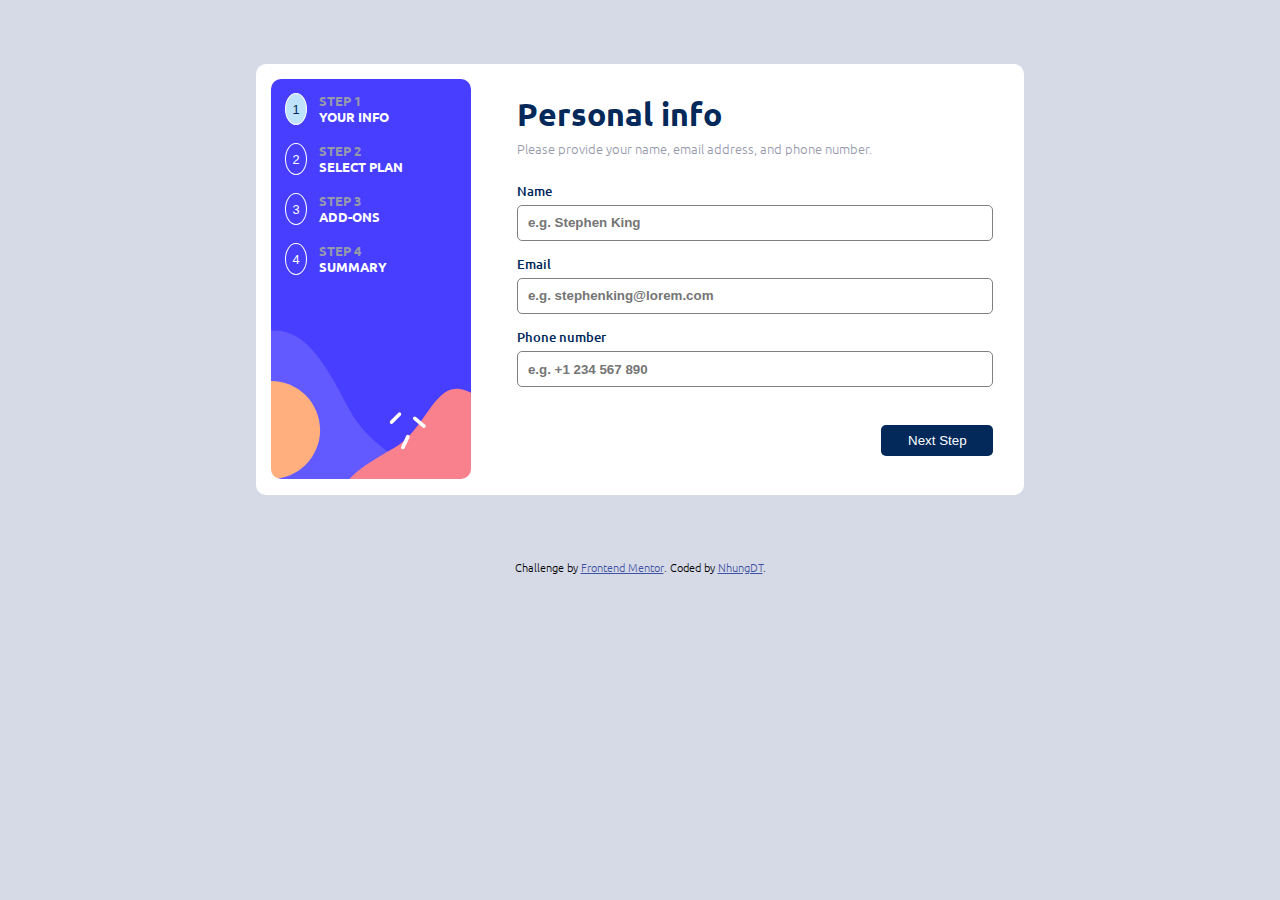
==== index.html @ 49af33d4 "Add files via upload" ====
<!DOCTYPE html>
<html lang="en">
  <head>
    <meta charset="UTF-8" />
    <meta name="viewport" content="width=device-width, initial-scale=1.0" />
    <!-- displays site properly based on user's device -->

    <link
      rel="icon"
      type="image/png"
      sizes="32x32"
      href="./assets/images/favicon-32x32.png"
    />
    <link
      href="https://fonts.googleapis.com/css2?family=Ubuntu:wght@400;500;700&display=swap"
      rel="stylesheet"
    />
    <link rel="stylesheet" href="./master.css" />

    <title>Frontend Mentor | Multi-step form</title>

    <!-- Feel free to remove these styles or customise in your own stylesheet 👍 -->
    <style>
      .attribution {
        font-size: 11px;
        text-align: center;
      }
      .attribution a {
        color: hsl(228, 45%, 44%);
      }
    </style>
  </head>
  <body>
    <div class="container">
      <div class="sidebar">
        <!-- Sidebar start -->
        <div class="sb active" data-step="1">
          <button class="btn-1">1</button>
          <div class="sb-name">
            <p class="sb-gray">Step 1</p>
            <p>Your info</p>
          </div>
        </div>
        <div class="sb" data-step="2">
          <button class="btn-2">2</button>
          <div class="sb-name">
            <p class="sb-gray">Step 2</p>
            <p>Select plan</p>
          </div>
        </div>
        <div class="sb" data-step="3">
          <button class="btn-3">3</button>
          <div class="sb-name">
            <p class="sb-gray">Step 3</p>
            <p>Add-ons</p>
          </div>
        </div>
        <div class="sb" data-step="4">
          <button class="btn-4">4</button>
          <div class="sb-name">
            <p class="sb-gray">Step 4</p>
            <p>Summary</p>
          </div>
        </div>
        <div class="sb sb5"></div>

        <!-- Sidebar end -->
      </div>

      <div class="stepDetail">
        <div class="step active" data-content-step="1">
          <!-- Step 1 start -->
          <div class="step-top">
            <div class="step-title">Personal info</div>
            <div class="step-guide">
              Please provide your name, email address, and phone number.
            </div>
          </div>
          <div class="step1-main">
            <label for="name">Name</label>
            <input type="text" id="name" placeholder="e.g. Stephen King" />

            <label for="name">Email</label>
            <input
              type="text"
              id="email"
              placeholder="e.g. stephenking@lorem.com"
            />

            <label for="name">Phone number</label>
            <input type="text" id="phone" placeholder="e.g. +1 234 567 890" />
          </div>
          <div class="step-foot">
            <div class="foot1">
              <button class="btn-back">Go Back</button>
            </div>
            <div class="foot2">
              <button class="btn-next">Next Step</button>
            </div>
          </div>

          <!-- Step 1 end -->
        </div>

        <!-- ------------------------------------------------ -->
        <div class="step" data-content-step="2">
          <!-- Step 2 start -->
          <div class="step-top">
            <div class="step-title">Select your plan</div>
            <div class="step-guide">
              You have the option of monthly or yearly billing.
            </div>
          </div>

          <div class="step2-main">
            <div class="step2-card">
              <div class="card card1">
                <img src="./assets/images/icon-arcade.svg" alt="" />
                <p class="card-tile">Arcade</p>

                <p class="pricing">$9/mo</p>
                <p class="yearly-free">2 month free</p>
              </div>
              <div class="card card2">
                <img src="./assets/images/icon-advanced.svg" alt="" />
                <p class="card-tile">Advanced</p>
                <p class="pricing">$12/mo</p>
                <p class="yearly-free">2 month free</p>
              </div>
              <div class="card card3">
                <img src="./assets/images/icon-pro.svg" alt="" />
                <p class="card-tile">Pro</p>
                <p class="pricing">$15/mo</p>
                <p class="yearly-free">2 month free</p>
              </div>
            </div>

            <div class="plan-type">
              <p class="pri-month">Monthly</p>
              <input type="checkbox" id="switch" /><label for="switch"></label>
              <p class="pri-year">Yearly</p>
            </div>
          </div>

          <div class="step-foot">
            <div class="foot1">
              <button class="btn-back">Go Back</button>
            </div>
            <div class="foot2">
              <button class="btn-next">Next Step</button>
            </div>
          </div>
          <!-- Step 2 end -->
        </div>

        <!-- ------------------------------------------------ -->
        <div class="step" data-content-step="3">
          <!-- Step 3 start -->
          <div class="step-top">
            <div class="step-title">Pick add-ons</div>
            <div class="step-guide">
              Add-ons help enhance your gaming experience.
            </div>
          </div>

          <div class="step3-main">
            <div class="step3-r step3-1">
              <div class="check">
                <label class="container">
                  <input type="checkbox" />
                  <span class="checkmark"></span>
                </label>
              </div>
              <div class="addon">
                <p class="addon-title">Online service</p>
                <p>Access to multiplayer games</p>
              </div>
              <div class="pricing">+$1/mo</div>
            </div>
            <div class="step3-r step3-2">
              <div class="check">
                <label class="container">
                  <input type="checkbox" />
                  <span class="checkmark"></span>
                </label>
              </div>
              <div class="addon">
                <p class="addon-title">Larger storage</p>
                <p>Extra 1TB of cloud save</p>
              </div>
              <div class="pricing">+$2/mo</div>
            </div>
            <div class="step3-r step3-3">
              <div class="check">
                <label class="container">
                  <input type="checkbox" />
                  <span class="checkmark"></span>
                </label>
              </div>
              <div class="addon">
                <p class="addon-title">Customizable Profile</p>
                <p>Custom theme on your profile</p>
              </div>
              <div class="pricing">+$2/mo</div>
            </div>
          </div>

          <div class="step-foot">
            <div class="foot1">
              <button class="btn-back">Go Back</button>
            </div>
            <div class="foot2">
              <button class="btn-next">Next Step</button>
            </div>
          </div>
          <!-- Step 3 end -->
        </div>

        <!-- --------------------------------------------------------- -->
        <div class="step" data-content-step="4">
          <!-- Step 4 start -->
          <div class="step-top">
            <div class="step-title">Finishing up</div>
            <div class="step-guide">
              Double-check everything looks OK before confirming.
            </div>
          </div>
          <div class="step4-main">
            <div class="c-plan">
              <div class="c-name">
                <div class="c-name1">AA</div>
                <a href="">Change</a>
              </div>
              <div class="c-pri">12</div>
            </div>
            <div class="c-addon">
              <hr />
              <div class="c-add">
                <div class="c-name c-name1">BBBB</div>
                <div class="c-pri c-pri1">123</div>
              </div>
              <div class="c-add">
                <div class="c-name c-name2">BBBB</div>
                <div class="c-pri c-pri2">123</div>
              </div>
              <div class="c-add">
                <div class="c-name c-name3">BBBB</div>
                <div class="c-pri c-pri3">123</div>
              </div>
            </div>
            <div class="c-total">
              <div class="c-totalName">Total (per month/year)</div>
              <div class="c-totalPri">2134</div>
            </div>

            <!-- Dynamically add subscription and add-on selections here -->
          </div>

          <div class="step-foot">
            <div class="foot1">
              <button class="btn-back">Go Back</button>
            </div>
            <div class="foot2">
              <button class="btn-confirm">Confirm</button>
            </div>
          </div>

          <!-- Step 4 end -->
        </div>

        <!-- ------------------------------------------------ -->
        <div class="step" data-content-step="5">
          <div class="step5-main">
            <!-- Step 5 start -->
            <img src="./assets/images/icon-thank-you.svg" alt="" />
            <div class="thankyou">Thank you!</div>
            <p>
              Thanks for confirming your subscription! We hope you have fun
              using our platform. If you ever need support, please feel free to
              email us at support@loremgaming.com.
            </p>
            <!-- Step 5 end -->
          </div>
        </div>
      </div>
    </div>

    <div class="attribution">
      Challenge by
      <a href="https://www.frontendmentor.io?ref=challenge" target="_blank"
        >Frontend Mentor</a
      >. Coded by <a href="#">NhungDT</a>.
    </div>

    <script src="https://ajax.googleapis.com/ajax/libs/jquery/3.7.0/jquery.min.js"></script>
    <script src="./index.js"></script>
  </body>
</html>
---- master.css ----
*{
    padding: 0;
    margin: 0;
}

html, body{
    min-height: 100%;
}

body{
    font-family: 'Ubuntu';
    font-size: 13px;
    font-weight: 300;
    background-color: hsl(229, 24%, 87%);
}

.container{
    margin: 5% 20%;
    background-color: white;
    border-radius: 10px;
    display: flex;
    flex-direction: row;
    height: fixed;
}

/* -------------sidebar-------------- */
.sidebar{
    margin: 2%; 
    flex: 0 0 25%;
    background: url('./assets/images/bg-sidebar-desktop.svg') no-repeat;
    /* padding: 2%; */
    color: white;
    border-radius: 10px;
    background-size:cover;
    min-width: 200px;
    justify-content: flex-start;
}
.sb{
    margin: 5%;
    display: flex;
    flex-direction: row;
    padding: 2%;
}


.sidebar p{
    text-transform: uppercase;
    line-height: 1rem;
}

.sidebar button{
    border-radius: 100%;
    padding: 1%;
    flex: 12%;
    border: 1px solid white;
    background-color: transparent;
    color: white;
    justify-content: center;
    font-size: 0.8rem;
    /* margin: 1% auto; */

}

.sidebar button:hover{
    cursor: pointer;
}

.sb-name{
    flex: 80%;
    margin-left: 7%;
    font-weight: 700;
}

.sb-gray{
    color: hsl(231, 11%, 63%);
}

/* -------------step common-------------------- */
.stepDetail{
    margin:2%;
    padding: 0% 2%;
    flex: 75%;
    flex-direction: column;
    color: hsl(213, 96%, 18%);
    min-height:400px;
}

.step{
    display: flex;
    flex-direction: column;
}



/* step top  */
.step-top{
    flex: 15%;
    margin: 3% 0 5% 0;
}

.step-title{
    font-size: 2rem;
    font-weight: 700;
    margin-bottom: 1%;
}

.step-guide{
    color: hsl(231, 11%, 63%);
}


/* step foot */
.step-foot{
    flex: 10%;   
    display: grid;
    grid-template-columns: auto auto;
    /* margin-bottom: 2%; */
    width: 100%;
    /* justify-content: flex-end; */
} 
.foot1{
    text-align: left;
}

.foot2{
    text-align: right;
}

.btn-back{

    padding: 3%;
    background-color: white;
    border-radius: 10px;
    border: none;
    color: hsl(231, 11%, 63%);
    font-weight: 700;
}

.btn-next{
    margin-right: 0%;
    padding: 3% 10%;
    background-color: hsl(213, 96%, 18%);
    border-radius: 5px;
    text-align: right;
    color: white;
    border: none;
}

.btn-confirm{
    margin-right: 0%;
    padding: 3% 10%;
    background-color: hsl(243, 100%, 62%);
    border-radius: 5px;
    text-align: right;
    color: white;
    border: none;
}

.btn-back,.btn-confirm,.btn-next:hover{
    cursor: pointer;
}

/*========================================================================================= */

/* ----------step1 main ----- */
.step1-main{
    flex: 75%;
    display: flex;
    flex-direction: column;
    font-weight: 500;
    margin-bottom: 5%;

}

.step1-main input[type=text]{
    padding: 2%;
    border: 1px solid gray;
    border-radius: 5px;
    margin: 1% 0 3%;
    color:hsl(213, 96%, 18%);
    font-weight: 700;
    cursor: pointer;
    
}

.step1-main input[type=text]:placeholder{
    color: hsl(231, 11%, 63%);
}


/* -----------step2 main---------------  */
.step2-main{
    flex: 75%;
    font-weight: 500;
    margin-bottom: 2%;
}

.step2-card{
    display: flex;
    flex-direction: row;

}

.card{
    flex: 15%;
    margin: 2%;
    padding: 2%;
    background-color: white;
    border-radius: 5px;
    border: 1px solid hsl(229, 24%, 87%);

}

.card-title{
    font-size: 18px;
}

.card img{
    margin-bottom: 10%;
}

.pricing{
    color: hsl(231, 11%, 63%);
}

.yearly-free{
    font-size: 0.8rem;
}

.card p{
    line-height: 1.2rem;
}

.plan-type{
    margin: 5% 2%;
    text-align: center;
    display: flex;
    flex-direction: row;
    justify-content: center;
    background-color: hsl(217, 100%, 97%);
    padding: 2%;
    border-radius: 5px;
}


.pri-month, .pri-year{
    margin: 0 3%;
}
/* ---------toggle switch --------------------*/
input[type=checkbox]{
	height: 0;
	width: 0;
	visibility: hidden;
    display: inline;
}

.plan-type label {
	cursor: pointer;
	width: 30px;
	height: 15px;
	background: mediumspringgreen;
	display: block;
	border-radius: 100px;
	position: relative;
}

.plan-type label:after {
	content: '';
	position: absolute;
	top: 2px;
	left: 2px;
	width: 10px;
	height: 10px;
	background: #fff;
	border-radius: 90px;
	transition: 0.1s;
}

input:checked + label {
	background: blue;
}

input:checked + label:after {
	left: calc(100% - 2px);
	transform: translateX(-100%);
}

label:active:after {
	width: 15px;
}



/* ---------------------------------step3 main----------------------------*/
.step3-main{
    flex: 75%;
    font-weight: 500;
    display: flex;
    flex-direction: column;
    justify-content: center;
    font-size: 0.8rem;
    color: hsl(231, 11%, 63%);
    margin-bottom: 2%;
}

.step3-r{
    margin: 2% 0;
    padding: 2%;
    background-color:hsl(231, 100%, 99%) ;
    border: 1px solid hsl(229, 24%, 87%);
    border-radius: 5px;
    display: flex;
    flex-direction: row;
    justify-content: center;
}

.step3-r .addon{
    flex: 80%;
}

.step3-r .pricing{
    flex: 10%;
    margin: 2% auto;
    color: gray;
}

.addon-title{
    font-size: 1rem;
    color: hsl(213, 96%, 18%);
    line-height: 1.2rem;
}

/* ----------checkbox css------------- */
.step3-r .check{
    flex: 10%;
    display: block;
    position: relative;
    padding-top: 1%;
    /* margin-bottom: 12px;  */
    cursor: pointer;
    font-size: 10px;
    user-select: none;

}

/* Hide the browser's default checkbox */
.check input {
    position: absolute;
    opacity: 0;
    cursor: pointer;
    height: 0;
    width: 0;
  }
  
  /* Create a custom checkbox */
  .checkmark {
    position: absolute;
    /* top: 0;
    left: 0; */
    height: 15px;
    width: 15px;
    background-color: white;
    border: 1px solid gray;
    border-radius: 3px;
  }
  
  /* On mouse-over, add a grey background color */
  .check:hover input ~ .checkmark {
    /* background-color: #ccc; */
    cursor: pointer;
  }
  
  /* When the checkbox is checked, add a blue background */
  .check input:checked ~ .checkmark {
    background-color: hsl(243, 100%, 62%);
  }
  
  /* Create the checkmark/indicator (hidden when not checked) */
  .checkmark:after {
    content: "";
    position: absolute;
    display: none;
  }
  
  /* Show the checkmark when checked */
  .check input:checked ~ .checkmark:after {
    display: block;
  }
  
  /* Style the checkmark/indicator */
  .check .checkmark:after {
    left: 5px;
    /* top: 1px; */
    width: 5px;
    height: 9px;
    border: solid white;
    border-width: 0 2px 2px 0;
    transform: rotate(45deg);
  }



  /* -----------------step 4---------------------------- */
  .step4-main{
    flex: 75%;
    font-size: 0.8rem;
    color: hsl(231, 11%, 63%);
    margin-bottom: 5%;
}

.c-plan{
    font-size: 1.2rem;
    font-weight: 700;
    color: hsl(213, 96%, 18%);
    display: flex;
    flex-direction: row;
    padding: 2%;
    background-color: hsl(231, 100%, 99%);
}

.c-plan a{
    font-size: 0.8rem;
    color:  hsl(231, 11%, 63%);
    font-weight: 300;
}

.c-name, .c-totalName{
    flex: 80%;
}

.c-add{
    color:hsl(231, 11%, 63%);
    display: flex;
    flex-direction: row;
    padding: 2%;
    background-color: hsl(231, 100%, 99%);
}

.c-total{
    padding: 3% 2%;
    display: flex;
    flex-direction: row;
    color:hsl(231, 11%, 63%);
}

.c-totalPri{
    color:  hsl(243, 100%, 62%);
    font-size: 1.2rem;
    font-weight: 700;
}

 /* -----------------step 5---------------------------- */

 .step5-main{
    flex: 75%;
    font-size: 0.8rem;
    color: hsl(231, 11%, 63%);
    padding: 15% 10%;
    text-align: center;
}

.step5-main img{
    margin: 5%;
}

.step5-main .thankyou{
    font-size: 2rem;
    font-weight: 700;
    color:hsl(213, 96%, 18%);
    margin: 3%;

}

.step5-main p{
    padding-bottom: 5%;
}

/* -----------------Show current active step-------------------- */

.step {
    display: none;
}

.step.active {
    display: block;
}

.sb.active button {
    background-color: hsl(206, 94%, 87%);
    color: hsl(213, 96%, 18%);
}

.btn-back{
    display: none;
}
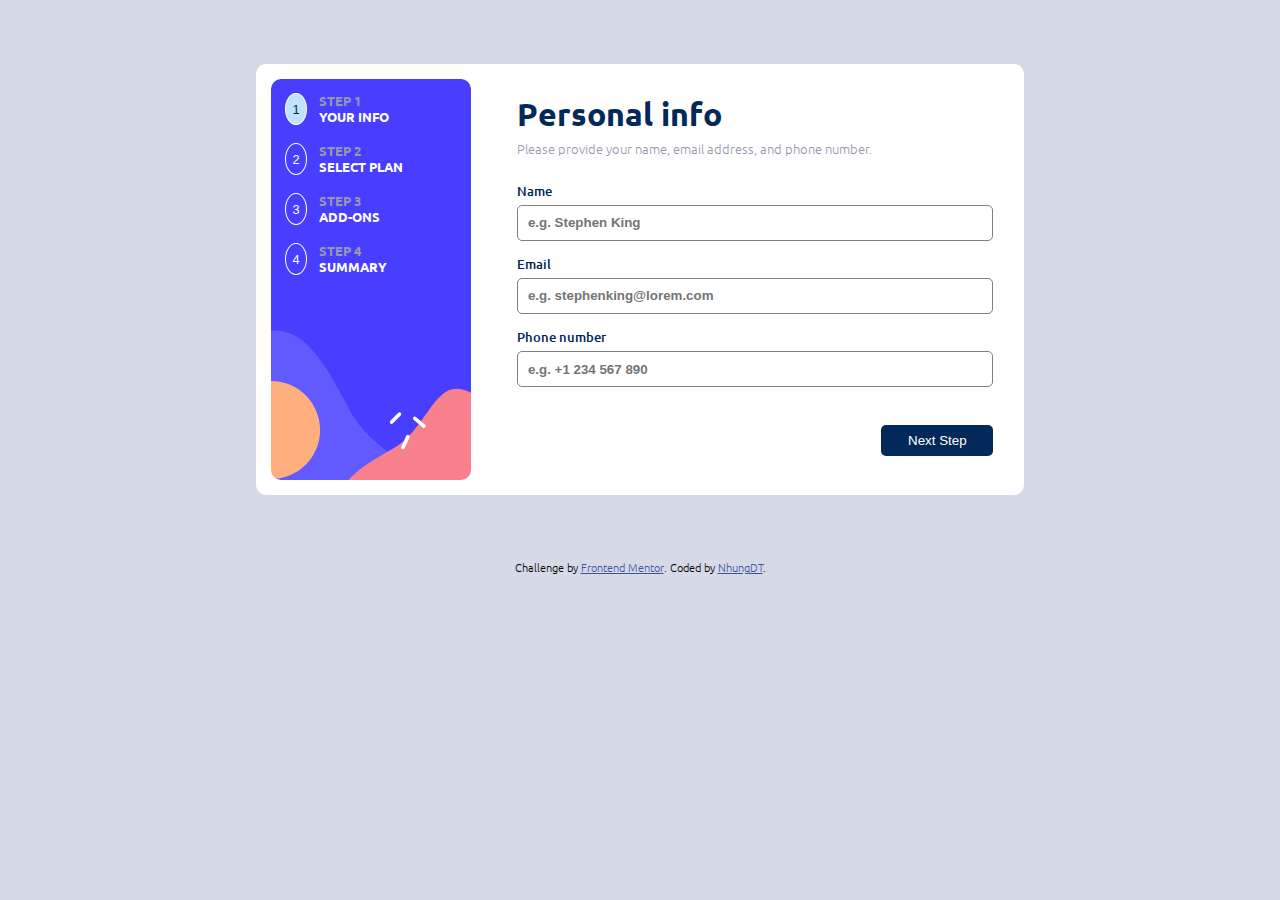
==== commit b3a04e03: "Add files via upload" ====
--- a/index.html
+++ b/index.html
@@ -77,25 +77,56 @@
             </div>
           </div>
           <div class="step1-main">
-            <label for="name">Name</label>
-            <input type="text" id="name" placeholder="e.g. Stephen King" />
-
-            <label for="name">Email</label>
-            <input
-              type="text"
-              id="email"
-              placeholder="e.g. stephenking@lorem.com"
-            />
-
-            <label for="name">Phone number</label>
-            <input type="text" id="phone" placeholder="e.g. +1 234 567 890" />
+            <div class="row">
+              <div class="input-label">
+                <label for="name">Name</label>
+                <div class="msg msgName"></div>
+              </div>
+              <input
+                class="stepInput"
+                type="text"
+                id="name"
+                placeholder="e.g. Stephen King"
+              />
+            </div>
+
+            <div class="row">
+              <div class="input-label">
+                <label for="email">Email</label>
+                <div class="msg msgEmail"></div>
+              </div>
+              <input
+                class="stepInput"
+                type="text"
+                id="email"
+                placeholder="e.g. stephenking@lorem.com"
+              />
+            </div>
+
+            <div class="row">
+              <div class="input-label">
+                <label for="name">Phone number</label>
+                <div class="msg msgPhone"></div>
+              </div>
+              <input
+                class="stepInput"
+                type="text"
+                id="phone"
+                placeholder="e.g. +1 234 567 890"
+              />
+            </div>
           </div>
           <div class="step-foot">
             <div class="foot1">
               <button class="btn-back">Go Back</button>
             </div>
             <div class="foot2">
-              <button class="btn-next">Next Step</button>
+              <input
+                class="btn-next btn-next1"
+                type="submit"
+                value="Next Step"
+              />
+              <!-- <button class="btn-next btn-next1">Next Step</button> -->
             </div>
           </div>
 
@@ -114,30 +145,47 @@
 
           <div class="step2-main">
             <div class="step2-card">
-              <div class="card card1">
-                <img src="./assets/images/icon-arcade.svg" alt="" />
-                <p class="card-tile">Arcade</p>
-
-                <p class="pricing">$9/mo</p>
-                <p class="yearly-free">2 month free</p>
-              </div>
-              <div class="card card2">
-                <img src="./assets/images/icon-advanced.svg" alt="" />
-                <p class="card-tile">Advanced</p>
-                <p class="pricing">$12/mo</p>
-                <p class="yearly-free">2 month free</p>
-              </div>
-              <div class="card card3">
-                <img src="./assets/images/icon-pro.svg" alt="" />
-                <p class="card-tile">Pro</p>
-                <p class="pricing">$15/mo</p>
-                <p class="yearly-free">2 month free</p>
-              </div>
-            </div>
-
+              <label class="card card1">
+                <input type="radio" id="radio1" name="radio" />
+                <span class="radio-btn">
+                  <div class="hobbies-icon">
+                    <img src="./assets/images/icon-arcade.svg" />
+
+                    <p class="card-title">Arcade</p>
+                    <p class="pricing pricing1"></p>
+                    <p class="yearly-free">2 month free</p>
+                  </div>
+                </span>
+              </label>
+              <label class="card card2">
+                <input type="radio" id="radio2" name="radio" />
+                <span class="radio-btn">
+                  <div class="hobbies-icon">
+                    <img src="./assets/images/icon-advanced.svg" />
+
+                    <p class="card-title">Advanced</p>
+                    <p class="pricing pricing2"></p>
+                    <p class="yearly-free">2 month free</p>
+                  </div>
+                </span>
+              </label>
+              <label class="card card3">
+                <input type="radio" id="radio3" name="radio" />
+                <span class="radio-btn">
+                  <div class="hobbies-icon">
+                    <img src="./assets/images/icon-pro.svg" />
+
+                    <p class="card-title">Pro</p>
+                    <p class="pricing pricing3"></p>
+                    <p class="yearly-free">2 month free</p>
+                  </div>
+                </span>
+              </label>
+            </div>
             <div class="plan-type">
               <p class="pri-month">Monthly</p>
-              <input type="checkbox" id="switch" /><label for="switch"></label>
+              <input type="checkbox" id="switch" checked />
+              <label for="switch"></label>
               <p class="pri-year">Yearly</p>
             </div>
           </div>
@@ -147,7 +195,12 @@
               <button class="btn-back">Go Back</button>
             </div>
             <div class="foot2">
-              <button class="btn-next">Next Step</button>
+              <input
+                class="btn-next btn-next2"
+                type="submit"
+                value="Next Step"
+              />
+              <!-- <button class="btn-next">Next Step</button> -->
             </div>
           </div>
           <!-- Step 2 end -->
@@ -164,10 +217,10 @@
           </div>
 
           <div class="step3-main">
-            <div class="step3-r step3-1">
+            <div class="step3-r step3-r1">
               <div class="check">
-                <label class="container">
-                  <input type="checkbox" />
+                <label class="check1">
+                  <input type="checkbox" id="checkbox1" />
                   <span class="checkmark"></span>
                 </label>
               </div>
@@ -175,12 +228,16 @@
                 <p class="addon-title">Online service</p>
                 <p>Access to multiplayer games</p>
               </div>
-              <div class="pricing">+$1/mo</div>
-            </div>
-            <div class="step3-r step3-2">
+              <div class="pricing">
+                <span>+$</span>
+                <span class="pri1"></span>
+                <span class="priPlan"></span>
+              </div>
+            </div>
+            <div class="step3-r  step3-r2">
               <div class="check">
-                <label class="container">
-                  <input type="checkbox" />
+                <label class="check2">
+                  <input type="checkbox" id="checkbox2" />
                   <span class="checkmark"></span>
                 </label>
               </div>
@@ -188,12 +245,16 @@
                 <p class="addon-title">Larger storage</p>
                 <p>Extra 1TB of cloud save</p>
               </div>
-              <div class="pricing">+$2/mo</div>
-            </div>
-            <div class="step3-r step3-3">
+              <div class="pricing">
+                <span>+$</span>
+                <span class="pri2"></span>
+                <span class="priPlan"></span>
+              </div>
+            </div>
+            <div class="step3-r  step3-r3">
               <div class="check">
-                <label class="container">
-                  <input type="checkbox" />
+                <label class="check3">
+                  <input type="checkbox" id="checkbox3" />
                   <span class="checkmark"></span>
                 </label>
               </div>
@@ -201,7 +262,11 @@
                 <p class="addon-title">Customizable Profile</p>
                 <p>Custom theme on your profile</p>
               </div>
-              <div class="pricing">+$2/mo</div>
+              <div class="pricing">
+                <span>+$</span>
+                <span class="pri3"></span>
+                <span class="priPlan"></span>
+              </div>
             </div>
           </div>
 
@@ -210,7 +275,12 @@
               <button class="btn-back">Go Back</button>
             </div>
             <div class="foot2">
-              <button class="btn-next">Next Step</button>
+              <input
+                class="btn-next btn-next3"
+                type="submit"
+                value="Next Step"
+              />
+              <!-- <button class="btn-next">Next Step</button> -->
             </div>
           </div>
           <!-- Step 3 end -->
@@ -228,29 +298,55 @@
           <div class="step4-main">
             <div class="c-plan">
               <div class="c-name">
-                <div class="c-name1">AA</div>
+                <div>
+                  <span class="c-nameCard"></span>
+                  <span class="c-namePlan"></span>
+                </div>
+
                 <a href="">Change</a>
               </div>
-              <div class="c-pri">12</div>
+              <div>
+                <span>+$</span>
+                <span class="c-namePri"></span>
+                <span class="a-plan"></span>
+              </div>
+              
             </div>
             <div class="c-addon">
               <hr />
-              <div class="c-add">
-                <div class="c-name c-name1">BBBB</div>
-                <div class="c-pri c-pri1">123</div>
-              </div>
-              <div class="c-add">
-                <div class="c-name c-name2">BBBB</div>
-                <div class="c-pri c-pri2">123</div>
-              </div>
-              <div class="c-add">
-                <div class="c-name c-name3">BBBB</div>
-                <div class="c-pri c-pri3">123</div>
+              <div class="c-add c-add1">
+                <div class="c-name c-name1"></div>
+                <div class="c-pri">
+                  <span>+$</span>
+                  <span class="a-pri1"></span>
+                  <span class="a-plan"></span>
+                </div>
+              </div>
+              <div class="c-add c-add2">
+                <div class="c-name c-name2"></div>
+                <div class="c-pri">
+                  <span>+$</span>
+                  <span class="a-pri2"></span>
+                  <span class="a-plan"></span>
+                </div>
+              </div>
+              <div class="c-add c-add3">
+                <div class="c-name c-name3">aaaa</div>
+                <div class="c-pri">
+                  <span>+$</span>
+                  <span class="a-pri3">12323</span>
+                  <span class="a-plan">year</span>
+                </div>
               </div>
             </div>
             <div class="c-total">
               <div class="c-totalName">Total (per month/year)</div>
-              <div class="c-totalPri">2134</div>
+              <div class="c-totalPri">
+                <span>+$</span>
+                <span class="totalPri"></span>
+                <span class="a-plan"></span>
+              </div>
+              
             </div>
 
             <!-- Dynamically add subscription and add-on selections here -->
@@ -261,7 +357,8 @@
               <button class="btn-back">Go Back</button>
             </div>
             <div class="foot2">
-              <button class="btn-confirm">Confirm</button>
+              <input class="btn-confirm" type="submit" value="Confirm" />
+              <!-- <button class="btn-confirm">Confirm</button> -->
             </div>
           </div>
 
--- a/master.css
+++ b/master.css
@@ -114,7 +114,8 @@
     flex: 10%;   
     display: grid;
     grid-template-columns: auto auto;
-    /* margin-bottom: 2%; */
+    margin-top: 5%;
+    margin-bottom: 5%;
     width: 100%;
     /* justify-content: flex-end; */
 } 
@@ -162,24 +163,34 @@
 
 /*========================================================================================= */
 
-/* ----------step1 main ----- */
+/* -----------------step1 main -------------------------- */
 .step1-main{
     flex: 75%;
     display: flex;
     flex-direction: column;
     font-weight: 500;
     margin-bottom: 5%;
-
+    /* padding-right: 5%; */
+}
+
+
+
+.input-label{
+    display: grid;
+    grid-template-columns: 30% 70%;
+    width: 100%;
 }
 
 .step1-main input[type=text]{
+    box-sizing: border-box;
     padding: 2%;
     border: 1px solid gray;
     border-radius: 5px;
-    margin: 1% 0 3%;
+    margin: 1% 10% 3% 0;
     color:hsl(213, 96%, 18%);
     font-weight: 700;
     cursor: pointer;
+    width: 100%;
     
 }
 
@@ -187,8 +198,16 @@
     color: hsl(231, 11%, 63%);
 }
 
-
-/* -----------step2 main---------------  */
+/* -------validate data ------ */
+.msg{
+    color: red;
+    font-size: 14px;
+    text-align: right;
+}
+
+
+
+/* -----------step2 main-----------------------------------  */
 .step2-main{
     flex: 75%;
     font-weight: 500;
@@ -198,18 +217,55 @@
 .step2-card{
     display: flex;
     flex-direction: row;
+    justify-content: center;
+    align-items: center;
+    padding: 2%;
 
 }
 
 .card{
-    flex: 15%;
-    margin: 2%;
-    padding: 2%;
+    /* flex: 20%; */
+    /* margin: 5%; */
+    width: 100%;
+    margin: 0 auto;
+    text-align: center;
+}
+
+.card:hover{
+    border-color: hsl(243, 100%, 62%);
+}
+/*radio btn css*/
+.card input{
+    display: none;
+}
+
+.radio-btn{
+    display: inline-block;
+    position: relative;
+    text-align: left;
+    padding: 15%;
     background-color: white;
     border-radius: 5px;
     border: 1px solid hsl(229, 24%, 87%);
-
-}
+}
+
+.radio-btn:hover{
+    cursor: pointer;
+}
+
+.card input:checked + .radio-btn{
+  border: 2px solid hsl(243, 100%, 62%);
+}
+
+.card input:checked + .card > i 
+{
+  opacity: 1;
+  transform: translateX(-50%) scale(1);
+}
+
+
+
+/* in radio button */
 
 .card-title{
     font-size: 18px;
@@ -225,6 +281,7 @@
 
 .yearly-free{
     font-size: 0.8rem;
+    /* display: none; */
 }
 
 .card p{
@@ -305,8 +362,8 @@
 
 .step3-r{
     margin: 2% 0;
-    padding: 2%;
-    background-color:hsl(231, 100%, 99%) ;
+    padding: 2% 3%;
+    background-color:white ;
     border: 1px solid hsl(229, 24%, 87%);
     border-radius: 5px;
     display: flex;
@@ -314,14 +371,20 @@
     justify-content: center;
 }
 
+.step3-r:hover{
+    border-color: hsl(243, 100%, 62%);
+    background-color:hsl(231, 100%, 99%) ;
+    cursor: pointer;
+}
 .step3-r .addon{
-    flex: 80%;
+    flex: 70%;
 }
 
 .step3-r .pricing{
     flex: 10%;
     margin: 2% auto;
     color: gray;
+    text-align: right;
 }
 
 .addon-title{
@@ -329,6 +392,14 @@
     color: hsl(213, 96%, 18%);
     line-height: 1.2rem;
 }
+
+/* class for js */
+
+.selectCheckbox{
+    border-color: hsl(243, 100%, 62%);
+    background-color: hsl(217, 100%, 97%);
+}
+
 
 /* ----------checkbox css------------- */
 .step3-r .check{
@@ -337,7 +408,7 @@
     position: relative;
     padding-top: 1%;
     /* margin-bottom: 12px;  */
-    cursor: pointer;
+    /* cursor: pointer; */
     font-size: 10px;
     user-select: none;
 
@@ -428,6 +499,10 @@
     flex: 80%;
 }
 
+.c-namePlan{
+    font-size: 14px;
+}
+
 .c-add{
     color:hsl(231, 11%, 63%);
     display: flex;
@@ -437,10 +512,13 @@
 }
 
 .c-total{
+    margin-top: 3%;
+    margin-bottom: 7%;
     padding: 3% 2%;
     display: flex;
     flex-direction: row;
     color:hsl(231, 11%, 63%);
+    
 }
 
 .c-totalPri{
@@ -493,3 +571,5 @@
 .btn-back{
     display: none;
 }
+
+
